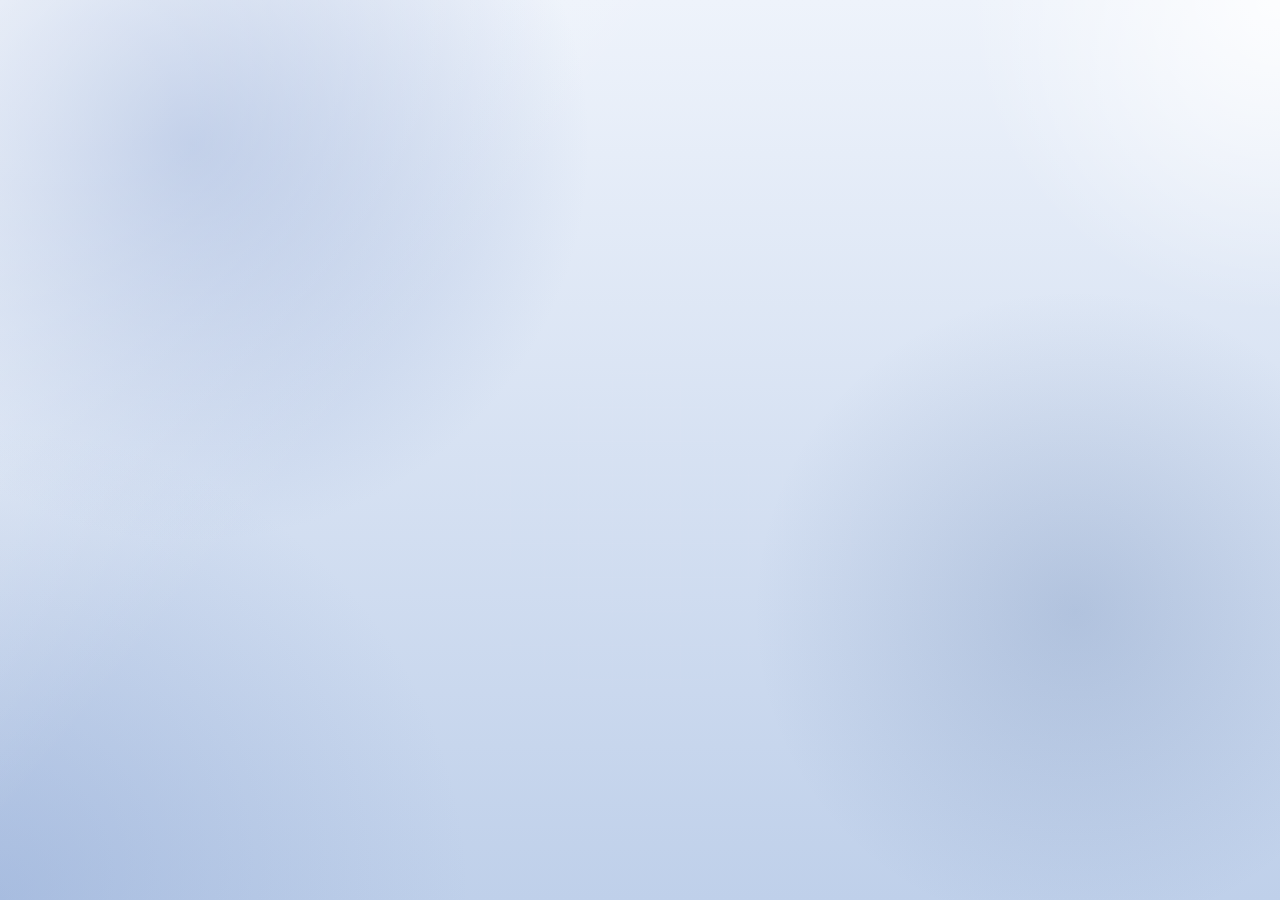
==== index.html @ a8de933b "Mirror RSVPs to Google Sheets" ====
<!DOCTYPE html>
<html lang="ar" dir="rtl">
<head>
  <meta charset="UTF-8">
  <meta name="viewport" content="width=device-width, initial-scale=1, viewport-fit=cover">
  <meta name="theme-color" content="#41639b">
  <meta name="description" content="أمسية جيران اليرموك مع تأكيد حضور بسيط.">
  <meta http-equiv="Cache-Control" content="no-cache, no-store, must-revalidate">
  <meta http-equiv="Pragma" content="no-cache">
  <meta http-equiv="Expires" content="0">
  <title>أمسية جيران اليرموك</title>
  <link rel="manifest" href="./manifest.webmanifest">
  <link rel="icon" type="image/png" sizes="192x192" href="./assets/icon-192.png">
  <link rel="apple-touch-icon" sizes="180x180" href="./assets/icon-180.png">
  <link rel="stylesheet" href="./styles.css?v=22">
</head>
<body>
  <main id="app"></main>
  <script type="module" src="./app.js?v=22"></script>
</body>
</html>
---- styles.css ----
:root {
  --bg-top: #eef3fb;
  --bg-bottom: #bfd0ea;
  --bg-accent: #6d86b3;
  --bg-deep: #3d5f97;
  --panel: rgba(252, 253, 255, 0.82);
  --panel-edge: rgba(255, 255, 255, 0.88);
  --border: rgba(70, 102, 154, 0.16);
  --text: #294066;
  --text-soft: rgba(41, 64, 102, 0.72);
  --accept: #6b86ba;
  --accept-deep: #41639b;
  --decline: rgba(255, 255, 255, 0.72);
  --shadow: 0 34px 120px rgba(49, 76, 118, 0.18);
  --font-display: "IBM Plex Sans Arabic", "Noto Kufi Arabic", "Segoe UI", sans-serif;
  --font-body: "IBM Plex Sans Arabic", "Noto Sans Arabic", "Segoe UI", sans-serif;
}

* {
  box-sizing: border-box;
}

html,
body {
  margin: 0;
  min-height: 100%;
}

body {
  font-family: var(--font-body);
  color: var(--text);
  background:
    linear-gradient(130deg, rgba(255, 255, 255, 0.4), transparent 34%),
    radial-gradient(circle at top right, rgba(255, 255, 255, 0.86), transparent 20%),
    radial-gradient(circle at 15% 16%, rgba(146, 170, 215, 0.62), transparent 30%),
    radial-gradient(circle at 84% 68%, rgba(61, 95, 151, 0.2), transparent 26%),
    radial-gradient(circle at bottom left, rgba(125, 153, 204, 0.36), transparent 30%),
    linear-gradient(180deg, var(--bg-top), var(--bg-bottom));
  overflow-x: hidden;
}

body::before {
  content: "";
  position: fixed;
  inset: 0;
  background:
    linear-gradient(0deg, rgba(255, 255, 255, 0.14) 1px, transparent 1px),
    linear-gradient(90deg, rgba(255, 255, 255, 0.14) 1px, transparent 1px);
  background-size: 34px 34px;
  mask-image: radial-gradient(circle at center, black, transparent 82%);
  opacity: 0.22;
  pointer-events: none;
}

#app {
  min-height: 100svh;
}

.page-shell {
  position: relative;
  min-height: 100svh;
  display: grid;
  place-items: center;
  padding: 24px;
  overflow: hidden;
}

.ambient {
  position: absolute;
  border-radius: 999px;
  filter: blur(8px);
  opacity: 0.7;
  pointer-events: none;
}

.ambient-a {
  width: 460px;
  height: 460px;
  top: 1%;
  right: -120px;
  background: radial-gradient(circle, rgba(191, 210, 239, 0.88), rgba(191, 210, 239, 0));
}

.ambient-b {
  width: 380px;
  height: 380px;
  bottom: 2%;
  left: -110px;
  background: radial-gradient(circle, rgba(115, 145, 196, 0.6), rgba(115, 145, 196, 0));
}

.ambient-c {
  width: 280px;
  height: 280px;
  top: 42%;
  left: 8%;
  background: radial-gradient(circle, rgba(255, 255, 255, 0.76), rgba(255, 255, 255, 0));
}

.page-shell::before {
  content: "";
  position: absolute;
  inset: 0;
  background:
    linear-gradient(140deg, rgba(255, 255, 255, 0.4), transparent 30%),
    radial-gradient(circle at 50% 50%, rgba(255, 255, 255, 0.12), transparent 44%);
  pointer-events: none;
}

.invite-panel {
  position: relative;
  z-index: 1;
  width: min(100%, 560px);
  padding: 46px 30px 32px;
  border-radius: 36px;
  background:
    linear-gradient(180deg, rgba(255, 255, 255, 0.96), rgba(248, 251, 255, 0.94));
  border: 0;
  box-shadow: var(--shadow);
  text-align: center;
  backdrop-filter: blur(20px);
  overflow: hidden;
}

.invite-panel::before {
  content: "";
  position: absolute;
  inset: 0;
  border-radius: inherit;
  padding: 18px;
  background:
    linear-gradient(145deg, rgba(56, 87, 138, 0.98), rgba(128, 156, 206, 0.92) 48%, rgba(61, 95, 151, 0.98));
  -webkit-mask:
    linear-gradient(#000 0 0) content-box,
    linear-gradient(#000 0 0);
  -webkit-mask-composite: xor;
  mask-composite: exclude;
  opacity: 0.92;
  pointer-events: none;
}

.invite-panel::after {
  content: "";
  position: absolute;
  inset: 18px;
  border-radius: 22px;
  border: 1px solid rgba(255, 255, 255, 0.76);
  box-shadow:
    inset 0 0 0 1px rgba(255, 255, 255, 0.26),
    inset 0 0 28px rgba(96, 126, 178, 0.08);
  pointer-events: none;
}

.panel-ornament {
  width: 78px;
  height: 7px;
  margin: 0 auto 18px;
  border-radius: 999px;
  background: linear-gradient(90deg, transparent, #96aed6, var(--bg-deep), transparent);
}

.eyebrow {
  margin: 0 0 12px;
  font-size: 0.76rem;
  letter-spacing: 0.16em;
  color: #728ab2;
}

h1 {
  margin: 0;
  font-family: var(--font-display);
  font-size: clamp(2.2rem, 8vw, 3.7rem);
  line-height: 1.08;
}

.note,
.event-label,
.field span,
.status {
  color: var(--text-soft);
}

.note {
  margin: 16px 0 28px;
  line-height: 1.85;
}

.location-card {
  display: block;
  margin: 0 0 22px;
  overflow: hidden;
  border-radius: 24px;
  text-decoration: none;
  color: inherit;
  background: rgba(255, 255, 255, 0.58);
  border: 1px solid rgba(70, 102, 154, 0.14);
  box-shadow: 0 18px 40px rgba(49, 76, 118, 0.1);
  transition: transform 180ms ease, box-shadow 180ms ease;
}

.location-card-minimal {
  margin: 0;
  background: transparent;
  border: 0;
  box-shadow: none;
}

.location-card-minimal:hover {
  transform: none;
  box-shadow: none;
}

.location-card:hover {
  transform: translateY(-2px);
  box-shadow: 0 24px 48px rgba(49, 76, 118, 0.14);
}

.location-card.disabled {
  pointer-events: none;
  opacity: 0.75;
}

.location-preview {
  position: relative;
  height: 170px;
  background-color: #d8ccb7;
  background-position: center;
  background-repeat: no-repeat;
  background-size: cover;
}

.location-copy {
  display: grid;
  gap: 6px;
  padding: 16px 18px 18px;
  text-align: right;
}

.location-kicker {
  font-size: 0.82rem;
  color: #728ab2;
}

.location-copy strong {
  font-size: 1.02rem;
}

.location-copy span:last-child {
  color: var(--text-soft);
}

.location-hint-top {
  margin: 0 0 12px;
  color: var(--text-soft);
  line-height: 1.8;
}

.result-state {
  display: grid;
  gap: 16px;
  text-align: center;
}

.result-state-accepted {
  gap: 18px;
}

.result-state-declined {
  min-height: 180px;
  place-content: center;
}

.result-message {
  margin: 0;
  font-size: 1.2rem;
  line-height: 1.9;
}

.accepted-message {
  color: #42639a;
}

.declined-message {
  color: #5976a8;
}

.field {
  display: grid;
  gap: 10px;
  text-align: right;
}

input {
  width: 100%;
  padding: 17px 18px;
  border-radius: 20px;
  border: 1px solid rgba(96, 123, 168, 0.16);
  background: rgba(255, 255, 255, 0.82);
  color: var(--text);
  font: inherit;
  outline: none;
  transition: border-color 160ms ease, box-shadow 160ms ease, background 160ms ease;
}

input:focus {
  border-color: rgba(83, 112, 164, 0.42);
  box-shadow: 0 0 0 4px rgba(125, 153, 204, 0.18);
  background: rgba(255, 255, 255, 0.96);
}

input::placeholder {
  color: rgba(72, 95, 136, 0.42);
}

.actions {
  display: grid;
  grid-template-columns: repeat(2, minmax(0, 1fr));
  gap: 14px;
  margin-top: 20px;
}

.button {
  min-height: 58px;
  border-radius: 999px;
  border: 1px solid rgba(96, 123, 168, 0.16);
  font: inherit;
  cursor: pointer;
  font-weight: 700;
  color: var(--text);
  background: var(--decline);
  transition: transform 160ms ease, opacity 160ms ease, box-shadow 160ms ease, background 160ms ease;
}

.button:hover {
  transform: translateY(-1px);
}

.button:disabled,
input:disabled {
  opacity: 0.7;
  cursor: not-allowed;
}

.button.is-selected {
  color: #ffffff;
  background: linear-gradient(135deg, var(--accept), var(--accept-deep));
  box-shadow: 0 14px 28px rgba(74, 101, 152, 0.3);
  border-color: transparent;
}

.status {
  min-height: 28px;
  margin: 20px 0 0;
  font-size: 0.95rem;
}

.status.success {
  color: #42639a;
}

.status.error {
  color: #b42318;
}

.status.pending {
  color: #5976a8;
}

.confirm-overlay {
  position: fixed;
  inset: 0;
  background: rgba(28, 43, 73, 0.26);
  backdrop-filter: blur(10px);
  z-index: 15;
}

.confirm-dialog {
  position: fixed;
  inset: 50% auto auto 50%;
  width: min(calc(100% - 32px), 420px);
  padding: 28px 24px 22px;
  border-radius: 28px;
  background: rgba(250, 252, 255, 0.94);
  border: 1px solid rgba(81, 111, 162, 0.16);
  box-shadow: 0 24px 80px rgba(34, 55, 91, 0.24);
  transform: translate(-50%, -50%);
  z-index: 16;
  text-align: center;
}

.confirm-dialog-minimal {
  width: min(calc(100% - 32px), 320px);
  padding: 20px;
}

.confirm-kicker {
  margin: 0 0 10px;
  font-size: 0.75rem;
  letter-spacing: 0.16em;
  color: #728ab2;
}

.confirm-dialog h2 {
  margin: 0 0 10px;
  font-size: 1.55rem;
}

.confirm-dialog p {
  margin: 0;
  line-height: 1.85;
  color: var(--text-soft);
}

.confirm-actions {
  display: grid;
  gap: 12px;
  margin-top: 0;
}

.confirm-button {
  min-height: 54px;
}

.submit-frame {
  display: none;
}

.confetti-layer {
  position: fixed;
  inset: 0;
  pointer-events: none;
  overflow: hidden;
  z-index: 20;
}

.confetti-piece {
  position: fixed;
  border-radius: 2px;
  opacity: 0.96;
  animation: confetti-burst 1400ms cubic-bezier(0.18, 0.82, 0.24, 1) forwards;
  transform: translate(-50%, -50%);
  box-shadow: 0 2px 8px rgba(95, 44, 29, 0.12);
}

.confetti-burst {
  position: fixed;
  width: 22px;
  height: 22px;
  border-radius: 999px;
  border: 3px solid rgba(255, 255, 255, 0.92);
  box-shadow: 0 0 0 10px rgba(125, 153, 204, 0.2);
  transform: translate(-50%, -50%);
  animation: confetti-ring 700ms ease-out forwards;
}

.decline-spark {
  position: fixed;
  width: 18px;
  height: 2px;
  border-radius: 999px;
  background: linear-gradient(90deg, rgba(73, 102, 156, 0.9), rgba(255, 255, 255, 0.2));
  transform: translate(-50%, -50%);
  animation: decline-burst 850ms ease-out forwards;
}

.decline-ripple {
  position: fixed;
  width: 26px;
  height: 26px;
  border-radius: 999px;
  border: 2px solid rgba(73, 102, 156, 0.55);
  transform: translate(-50%, -50%);
  animation: decline-ring 700ms ease-out forwards;
}

@keyframes confetti-burst {
  0% {
    opacity: 1;
    transform: translate(-50%, -50%) translate(0, 0) rotate(0deg) scale(1);
  }

  100% {
    opacity: 0;
    transform: translate(-50%, -50%) translate(var(--dx), var(--dy)) rotate(var(--rot)) scale(0.65);
  }
}

@keyframes confetti-ring {
  0% {
    opacity: 0.95;
    transform: translate(-50%, -50%) scale(0.4);
  }

  100% {
    opacity: 0;
    transform: translate(-50%, -50%) scale(3.4);
  }
}

@keyframes decline-burst {
  0% {
    opacity: 0.85;
    transform: translate(-50%, -50%) translate(0, 0) rotate(0deg) scale(1);
  }

  100% {
    opacity: 0;
    transform: translate(-50%, -50%) translate(var(--dx), var(--dy)) rotate(var(--rot)) scale(0.7);
  }
}

@keyframes decline-ring {
  0% {
    opacity: 0.75;
    transform: translate(-50%, -50%) scale(0.55);
  }

  100% {
    opacity: 0;
    transform: translate(-50%, -50%) scale(2.4);
  }
}

@media (max-width: 560px) {
  .invite-panel {
    padding: 38px 22px 26px;
    border-radius: 26px;
  }

  .invite-panel::before {
    padding: 14px;
    background:
      linear-gradient(145deg, rgba(56, 87, 138, 0.98), rgba(128, 156, 206, 0.92) 48%, rgba(61, 95, 151, 0.98));
  }

  .invite-panel::after {
    inset: 14px;
    border-radius: 16px;
  }

  .actions {
    grid-template-columns: 1fr;
  }

}
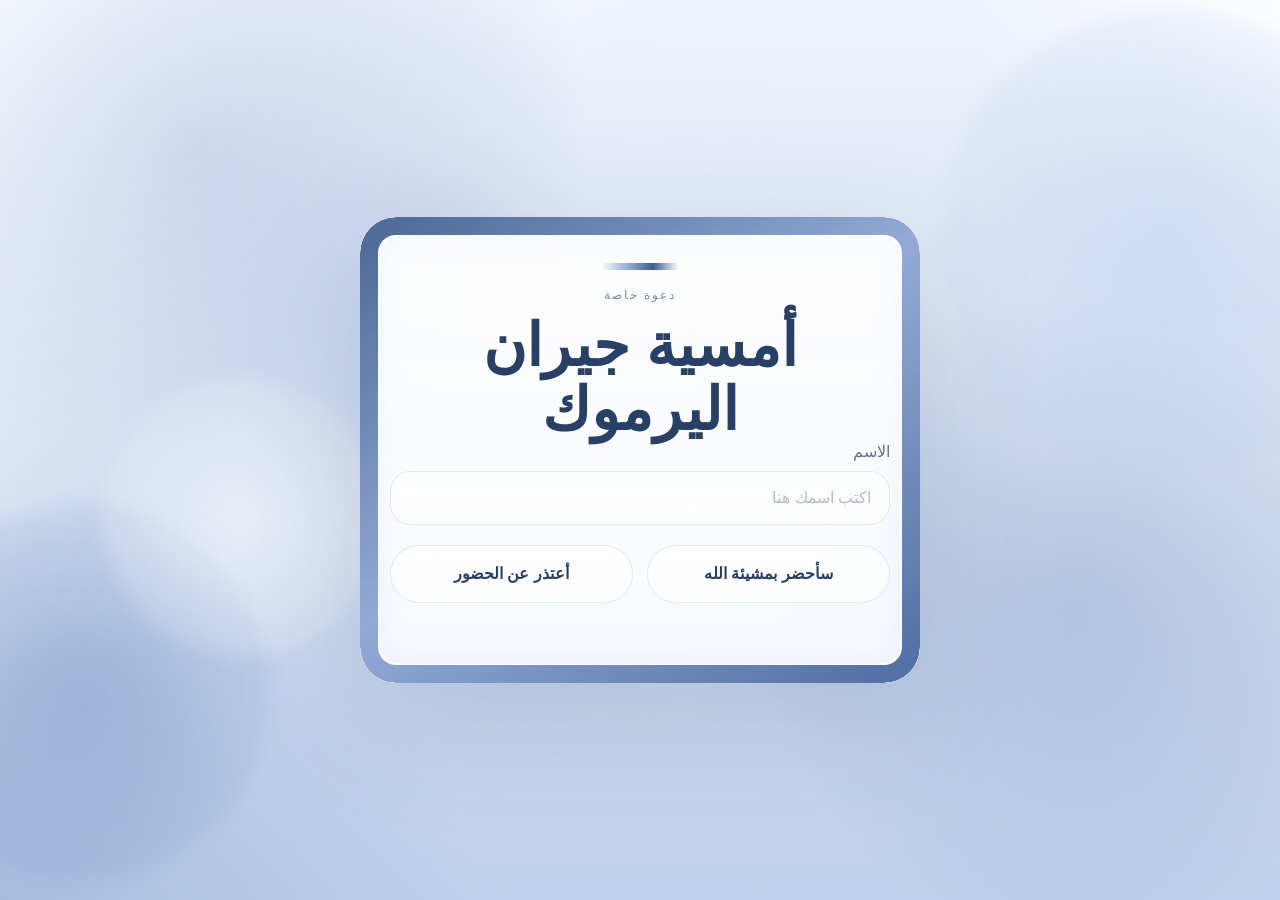
==== commit 55796d49: "Make public page resilient to Supabase load" ====
--- a/index.html
+++ b/index.html
@@ -12,10 +12,10 @@
   <link rel="manifest" href="./manifest.webmanifest">
   <link rel="icon" type="image/png" sizes="192x192" href="./assets/icon-192.png">
   <link rel="apple-touch-icon" sizes="180x180" href="./assets/icon-180.png">
-  <link rel="stylesheet" href="./styles.css?v=22">
+  <link rel="stylesheet" href="./styles.css?v=25">
 </head>
 <body>
   <main id="app"></main>
-  <script type="module" src="./app.js?v=22"></script>
+  <script type="module" src="./app.js?v=25"></script>
 </body>
 </html>
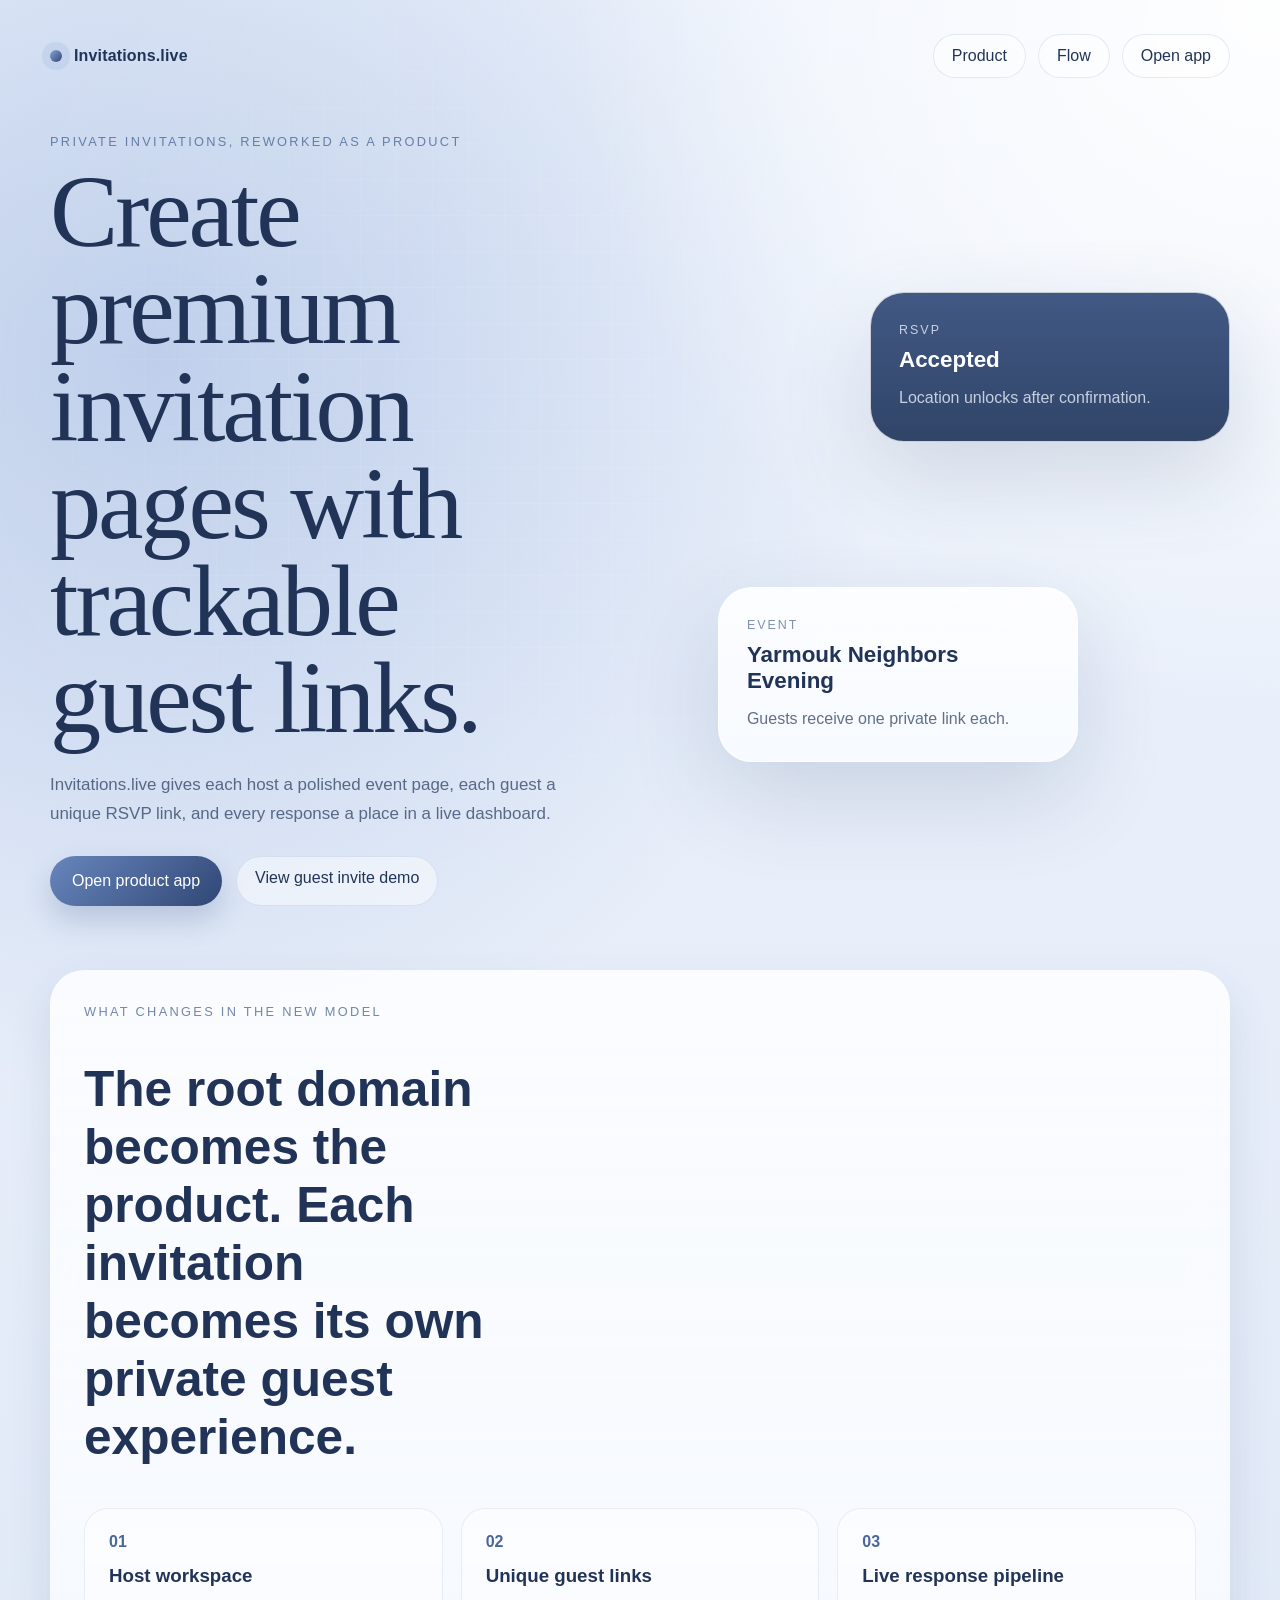
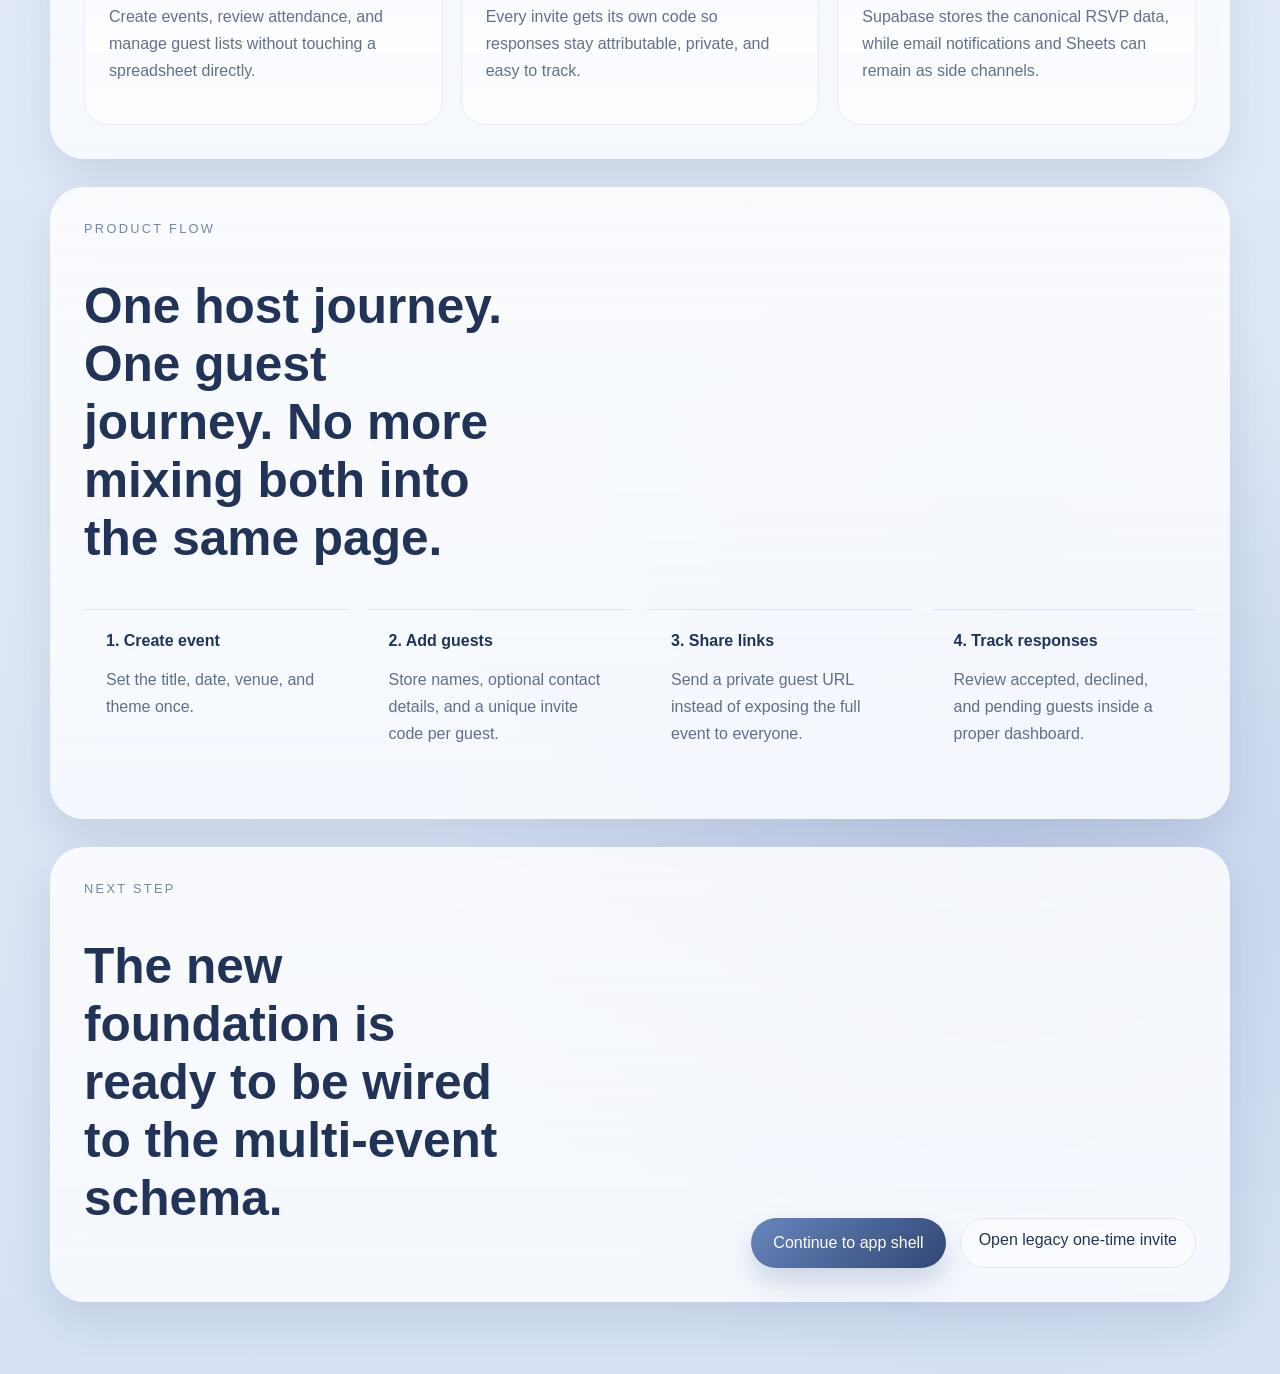
==== commit b498e5d6: "Rework site into product shell" ====
--- a/index.html
+++ b/index.html
@@ -1,21 +1,117 @@
 <!DOCTYPE html>
-<html lang="ar" dir="rtl">
+<html lang="en">
 <head>
   <meta charset="UTF-8">
   <meta name="viewport" content="width=device-width, initial-scale=1, viewport-fit=cover">
-  <meta name="theme-color" content="#41639b">
-  <meta name="description" content="أمسية جيران اليرموك مع تأكيد حضور بسيط.">
-  <meta http-equiv="Cache-Control" content="no-cache, no-store, must-revalidate">
-  <meta http-equiv="Pragma" content="no-cache">
-  <meta http-equiv="Expires" content="0">
-  <title>أمسية جيران اليرموك</title>
+  <meta name="theme-color" content="#304775">
+  <meta name="description" content="Invitations.live helps hosts create elegant invitation pages, send private guest links, and track RSVPs in one place.">
+  <title>Invitations.live</title>
   <link rel="manifest" href="./manifest.webmanifest">
   <link rel="icon" type="image/png" sizes="192x192" href="./assets/icon-192.png">
   <link rel="apple-touch-icon" sizes="180x180" href="./assets/icon-180.png">
-  <link rel="stylesheet" href="./styles.css?v=25">
+  <link rel="stylesheet" href="./site.css?v=1">
 </head>
-<body>
-  <main id="app"></main>
-  <script type="module" src="./app.js?v=25"></script>
+<body data-page="home">
+  <main class="marketing-shell">
+    <header class="site-header">
+      <a class="brand-mark" href="./">
+        <span class="brand-dot"></span>
+        <span>Invitations.live</span>
+      </a>
+      <nav class="site-nav">
+        <a href="#product">Product</a>
+        <a href="#flow">Flow</a>
+        <a href="./app/">Open app</a>
+      </nav>
+    </header>
+
+    <section class="hero">
+      <div class="hero-copy reveal-up">
+        <p class="hero-kicker">Private invitations, reworked as a product</p>
+        <h1>Create premium invitation pages with trackable guest links.</h1>
+        <p class="hero-body">
+          Invitations.live gives each host a polished event page, each guest a unique RSVP link, and every response a place in a live dashboard.
+        </p>
+        <div class="hero-actions">
+          <a class="primary-link" href="./app/">Open product app</a>
+          <a class="secondary-link" href="./i/?code=demo-yarmouk">View guest invite demo</a>
+        </div>
+      </div>
+
+      <div class="hero-visual reveal-up delay-1" aria-hidden="true">
+        <div class="visual-panel visual-panel-main">
+          <p>EVENT</p>
+          <strong>Yarmouk Neighbors Evening</strong>
+          <span>Guests receive one private link each.</span>
+        </div>
+        <div class="visual-panel visual-panel-side">
+          <p>RSVP</p>
+          <strong>Accepted</strong>
+          <span>Location unlocks after confirmation.</span>
+        </div>
+      </div>
+    </section>
+
+    <section id="product" class="feature-band">
+      <div class="feature-intro reveal-up">
+        <p class="section-kicker">What changes in the new model</p>
+        <h2>The root domain becomes the product. Each invitation becomes its own private guest experience.</h2>
+      </div>
+      <div class="feature-grid">
+        <article class="feature-item reveal-up">
+          <span>01</span>
+          <h3>Host workspace</h3>
+          <p>Create events, review attendance, and manage guest lists without touching a spreadsheet directly.</p>
+        </article>
+        <article class="feature-item reveal-up delay-1">
+          <span>02</span>
+          <h3>Unique guest links</h3>
+          <p>Every invite gets its own code so responses stay attributable, private, and easy to track.</p>
+        </article>
+        <article class="feature-item reveal-up delay-2">
+          <span>03</span>
+          <h3>Live response pipeline</h3>
+          <p>Supabase stores the canonical RSVP data, while email notifications and Sheets can remain as side channels.</p>
+        </article>
+      </div>
+    </section>
+
+    <section id="flow" class="timeline">
+      <div class="timeline-copy reveal-up">
+        <p class="section-kicker">Product flow</p>
+        <h2>One host journey. One guest journey. No more mixing both into the same page.</h2>
+      </div>
+      <div class="timeline-list">
+        <article class="timeline-step reveal-up">
+          <strong>1. Create event</strong>
+          <p>Set the title, date, venue, and theme once.</p>
+        </article>
+        <article class="timeline-step reveal-up delay-1">
+          <strong>2. Add guests</strong>
+          <p>Store names, optional contact details, and a unique invite code per guest.</p>
+        </article>
+        <article class="timeline-step reveal-up delay-2">
+          <strong>3. Share links</strong>
+          <p>Send a private guest URL instead of exposing the full event to everyone.</p>
+        </article>
+        <article class="timeline-step reveal-up delay-3">
+          <strong>4. Track responses</strong>
+          <p>Review accepted, declined, and pending guests inside a proper dashboard.</p>
+        </article>
+      </div>
+    </section>
+
+    <section class="final-cta reveal-up">
+      <div>
+        <p class="section-kicker">Next step</p>
+        <h2>The new foundation is ready to be wired to the multi-event schema.</h2>
+      </div>
+      <div class="cta-actions">
+        <a class="primary-link" href="./app/">Continue to app shell</a>
+        <a class="secondary-link" href="./legacy/">Open legacy one-time invite</a>
+      </div>
+    </section>
+  </main>
+  <script type="module" src="./site.js?v=1"></script>
 </body>
 </html>
--- a/site.css
+++ b/site.css
@@ -0,0 +1,737 @@
+:root {
+  --ink-strong: #213458;
+  --ink-soft: rgba(33, 52, 88, 0.7);
+  --line-soft: rgba(63, 94, 152, 0.12);
+  --surface: rgba(255, 255, 255, 0.82);
+  --surface-strong: rgba(248, 251, 255, 0.96);
+  --blue-1: #eff4fc;
+  --blue-2: #d6e1f4;
+  --blue-3: #8ea6d2;
+  --blue-4: #4a669d;
+  --blue-5: #2f4878;
+  --red-soft: #efd8d8;
+  --shadow-lg: 0 34px 90px rgba(39, 63, 103, 0.16);
+  --shadow-md: 0 18px 42px rgba(39, 63, 103, 0.12);
+  --radius-xl: 34px;
+  --radius-lg: 24px;
+  --radius-md: 18px;
+  --max-width: 1180px;
+  --display-font: "Iowan Old Style", "Palatino Linotype", "Book Antiqua", Georgia, serif;
+  --body-font: "SF Pro Display", "Segoe UI", Arial, sans-serif;
+}
+
+* {
+  box-sizing: border-box;
+}
+
+html,
+body {
+  margin: 0;
+  min-height: 100%;
+}
+
+body {
+  font-family: var(--body-font);
+  color: var(--ink-strong);
+  background:
+    radial-gradient(circle at top right, rgba(255, 255, 255, 0.95), transparent 22%),
+    radial-gradient(circle at 12% 12%, rgba(150, 176, 221, 0.56), transparent 26%),
+    radial-gradient(circle at 78% 82%, rgba(101, 131, 189, 0.22), transparent 22%),
+    linear-gradient(180deg, var(--blue-1), var(--blue-2));
+}
+
+body::before {
+  content: "";
+  position: fixed;
+  inset: 0;
+  background:
+    linear-gradient(110deg, rgba(255, 255, 255, 0.26), transparent 34%),
+    linear-gradient(0deg, rgba(255, 255, 255, 0.08) 1px, transparent 1px),
+    linear-gradient(90deg, rgba(255, 255, 255, 0.08) 1px, transparent 1px);
+  background-size: auto, 36px 36px, 36px 36px;
+  mask-image: radial-gradient(circle at center, black 32%, transparent 92%);
+  pointer-events: none;
+}
+
+a {
+  color: inherit;
+  text-decoration: none;
+}
+
+button,
+input,
+textarea {
+  font: inherit;
+}
+
+.marketing-shell,
+.app-shell,
+.invite-shell {
+  position: relative;
+  z-index: 1;
+  width: min(calc(100% - 32px), var(--max-width));
+  margin: 0 auto;
+}
+
+.marketing-shell {
+  padding: 24px 0 48px;
+}
+
+.site-header {
+  display: flex;
+  align-items: center;
+  justify-content: space-between;
+  gap: 18px;
+  padding: 10px 0 28px;
+}
+
+.brand-mark {
+  display: inline-flex;
+  align-items: center;
+  gap: 12px;
+  font-weight: 700;
+  letter-spacing: 0.01em;
+}
+
+.brand-dot {
+  width: 12px;
+  height: 12px;
+  border-radius: 999px;
+  background: linear-gradient(135deg, #86a4d8, #304775);
+  box-shadow: 0 0 0 8px rgba(134, 164, 216, 0.18);
+}
+
+.site-nav,
+.app-top-actions,
+.workspace-actions,
+.invite-actions,
+.login-actions {
+  display: inline-flex;
+  align-items: center;
+  gap: 12px;
+  flex-wrap: wrap;
+}
+
+.site-nav a,
+.ghost-link,
+.ghost-button,
+.secondary-link,
+.inline-link {
+  color: var(--ink-strong);
+  border: 1px solid var(--line-soft);
+  background: rgba(255, 255, 255, 0.46);
+  border-radius: 999px;
+  padding: 12px 18px;
+  transition: transform 180ms ease, background 180ms ease, border-color 180ms ease;
+}
+
+.site-nav a:hover,
+.ghost-link:hover,
+.ghost-button:hover,
+.secondary-link:hover,
+.inline-link:hover,
+.primary-link:hover,
+.primary-button:hover,
+.invite-submit:hover,
+.response-button:hover {
+  transform: translateY(-1px);
+}
+
+.hero {
+  min-height: calc(100svh - 126px);
+  display: grid;
+  grid-template-columns: minmax(0, 1.1fr) minmax(340px, 0.9fr);
+  gap: 42px;
+  align-items: center;
+  padding: 28px 0 36px;
+}
+
+.hero-kicker,
+.section-kicker,
+.panel-label,
+.workspace-label,
+.invite-label {
+  margin: 0 0 14px;
+  font-size: 0.8rem;
+  letter-spacing: 0.18em;
+  text-transform: uppercase;
+  color: rgba(62, 90, 138, 0.72);
+}
+
+.hero h1,
+.section-heading,
+.workspace-heading,
+.invite-title,
+.auth-title {
+  margin: 0;
+  font-family: var(--display-font);
+  font-weight: 400;
+  line-height: 0.95;
+  letter-spacing: -0.03em;
+}
+
+.hero h1 {
+  max-width: 10ch;
+  font-size: clamp(3.6rem, 8vw, 7.4rem);
+}
+
+.hero-body,
+.feature-item p,
+.timeline-step p,
+.workspace-subtitle,
+.muted-copy,
+.metric-label,
+.event-meta,
+.invite-copy,
+.auth-copy,
+.empty-copy,
+.status-copy {
+  color: var(--ink-soft);
+  line-height: 1.7;
+}
+
+.hero-body {
+  max-width: 34rem;
+  margin: 24px 0 0;
+  font-size: 1.06rem;
+}
+
+.hero-actions,
+.cta-actions {
+  display: flex;
+  gap: 14px;
+  flex-wrap: wrap;
+  margin-top: 28px;
+}
+
+.primary-link,
+.primary-button,
+.invite-submit,
+.response-button.is-active {
+  display: inline-flex;
+  align-items: center;
+  justify-content: center;
+  min-height: 50px;
+  padding: 0 22px;
+  border-radius: 999px;
+  border: 0;
+  color: #ffffff;
+  background: linear-gradient(135deg, #6886bd, #304775);
+  box-shadow: 0 14px 28px rgba(55, 84, 133, 0.22);
+}
+
+.hero-visual {
+  position: relative;
+  min-height: 540px;
+  display: grid;
+  place-items: center;
+}
+
+.visual-panel {
+  position: absolute;
+  width: min(100%, 360px);
+  padding: 30px 28px;
+  border-radius: var(--radius-xl);
+  background: linear-gradient(180deg, rgba(255, 255, 255, 0.86), rgba(248, 251, 255, 0.92));
+  border: 1px solid rgba(255, 255, 255, 0.72);
+  box-shadow: var(--shadow-lg);
+  backdrop-filter: blur(20px);
+}
+
+.visual-panel p,
+.metric-label,
+.table-head span,
+.invite-meta-label {
+  margin: 0 0 10px;
+  font-size: 0.78rem;
+  letter-spacing: 0.16em;
+  text-transform: uppercase;
+  color: rgba(62, 90, 138, 0.66);
+}
+
+.visual-panel strong,
+.metric-value,
+.event-title,
+.invite-meta-value {
+  display: block;
+  font-size: 1.4rem;
+  line-height: 1.15;
+}
+
+.visual-panel span {
+  display: block;
+  margin-top: 12px;
+  color: var(--ink-soft);
+  line-height: 1.6;
+}
+
+.visual-panel-main {
+  inset: auto auto 28px 0;
+}
+
+.visual-panel-side {
+  inset: 42px 0 auto auto;
+  background: linear-gradient(180deg, rgba(53, 78, 124, 0.94), rgba(40, 61, 98, 0.96));
+  color: #ffffff;
+}
+
+.visual-panel-side p,
+.visual-panel-side span {
+  color: rgba(235, 241, 255, 0.8);
+}
+
+.feature-band,
+.timeline,
+.final-cta,
+.app-frame,
+.invite-frame,
+.auth-card,
+.workspace-card,
+.event-card,
+.demo-list,
+.invite-card {
+  border-radius: var(--radius-xl);
+  background: linear-gradient(180deg, rgba(255, 255, 255, 0.82), rgba(247, 250, 255, 0.92));
+  box-shadow: var(--shadow-md);
+  backdrop-filter: blur(18px);
+}
+
+.feature-band,
+.timeline,
+.final-cta {
+  padding: 34px;
+  margin-top: 28px;
+}
+
+.feature-intro h2,
+.timeline-copy h2,
+.final-cta h2,
+.workspace-heading,
+.invite-title,
+.auth-title {
+  max-width: 16ch;
+  font-size: clamp(2rem, 4vw, 3.1rem);
+}
+
+.feature-grid,
+.timeline-list,
+.workspace-grid,
+.metrics-grid,
+.event-grid,
+.invite-meta-grid {
+  display: grid;
+  gap: 18px;
+}
+
+.feature-grid {
+  grid-template-columns: repeat(3, minmax(0, 1fr));
+  margin-top: 28px;
+}
+
+.feature-item {
+  min-height: 200px;
+  padding: 24px;
+  border-radius: var(--radius-lg);
+  background: rgba(255, 255, 255, 0.52);
+  border: 1px solid rgba(75, 103, 153, 0.1);
+}
+
+.feature-item span {
+  display: inline-flex;
+  margin-bottom: 14px;
+  color: #4b669b;
+  font-weight: 700;
+}
+
+.feature-item h3,
+.timeline-step strong,
+.metric-value,
+.event-title,
+.invite-question {
+  margin: 0;
+}
+
+.timeline-list {
+  grid-template-columns: repeat(4, minmax(0, 1fr));
+  margin-top: 28px;
+}
+
+.timeline-step {
+  padding: 22px;
+  border-top: 1px solid rgba(76, 108, 162, 0.14);
+}
+
+.final-cta {
+  display: flex;
+  align-items: end;
+  justify-content: space-between;
+  gap: 18px;
+  margin-bottom: 24px;
+}
+
+.app-shell,
+.invite-shell {
+  padding: 24px 0 48px;
+}
+
+.app-frame,
+.invite-frame {
+  padding: 28px;
+}
+
+.app-topbar,
+.workspace-topbar,
+.invite-topbar {
+  display: flex;
+  align-items: center;
+  justify-content: space-between;
+  gap: 18px;
+  margin-bottom: 28px;
+}
+
+.app-frame {
+  display: grid;
+  gap: 24px;
+}
+
+.workspace-card,
+.auth-card,
+.invite-card {
+  padding: 28px;
+}
+
+.workspace-grid {
+  grid-template-columns: 1.2fr 0.8fr;
+}
+
+.metrics-grid {
+  grid-template-columns: repeat(3, minmax(0, 1fr));
+  margin-top: 28px;
+}
+
+.metric-card {
+  padding: 22px;
+  border-radius: var(--radius-lg);
+  background: rgba(255, 255, 255, 0.54);
+  border: 1px solid rgba(79, 112, 168, 0.1);
+}
+
+.metric-value {
+  font-size: clamp(2rem, 3vw, 3rem);
+  line-height: 1;
+}
+
+.event-grid {
+  grid-template-columns: repeat(2, minmax(0, 1fr));
+  margin-top: 22px;
+}
+
+.event-card {
+  padding: 24px;
+  border: 1px solid rgba(79, 112, 168, 0.12);
+}
+
+.event-card.is-active {
+  background: linear-gradient(180deg, rgba(50, 74, 117, 0.94), rgba(40, 61, 98, 0.96));
+  color: #ffffff;
+}
+
+.event-card.is-active .event-meta,
+.event-card.is-active .inline-link {
+  color: rgba(234, 241, 255, 0.82);
+}
+
+.event-card.is-active .inline-link {
+  border-color: rgba(255, 255, 255, 0.18);
+  background: rgba(255, 255, 255, 0.06);
+}
+
+.event-meta {
+  margin: 10px 0 22px;
+}
+
+.list-shell {
+  display: grid;
+  gap: 14px;
+  margin-top: 22px;
+}
+
+.list-row,
+.table-row {
+  display: grid;
+  grid-template-columns: 1.1fr 0.7fr 0.7fr;
+  gap: 16px;
+  align-items: center;
+  padding: 18px 0;
+  border-top: 1px solid rgba(84, 112, 160, 0.12);
+}
+
+.table-head {
+  display: grid;
+  grid-template-columns: 1.1fr 0.7fr 0.7fr;
+  gap: 16px;
+}
+
+.response-pill {
+  display: inline-flex;
+  align-items: center;
+  justify-content: center;
+  min-height: 38px;
+  padding: 0 14px;
+  border-radius: 999px;
+  border: 1px solid rgba(72, 100, 151, 0.12);
+  background: rgba(255, 255, 255, 0.6);
+}
+
+.response-pill.declined {
+  color: #9b5d5d;
+  background: rgba(232, 198, 198, 0.42);
+}
+
+.demo-list {
+  padding: 24px;
+}
+
+.auth-card {
+  min-height: 100%;
+}
+
+.field-stack,
+.invite-form {
+  display: grid;
+  gap: 16px;
+}
+
+.field {
+  display: grid;
+  gap: 8px;
+}
+
+.field span {
+  color: var(--ink-soft);
+}
+
+.field input,
+.field textarea {
+  width: 100%;
+  border: 1px solid rgba(79, 112, 168, 0.14);
+  border-radius: 20px;
+  background: rgba(255, 255, 255, 0.84);
+  padding: 15px 16px;
+  outline: none;
+  transition: border-color 160ms ease, box-shadow 160ms ease;
+}
+
+.field input:focus,
+.field textarea:focus {
+  border-color: rgba(79, 112, 168, 0.4);
+  box-shadow: 0 0 0 4px rgba(117, 147, 197, 0.16);
+}
+
+.status-copy {
+  min-height: 24px;
+  margin: 18px 0 0;
+}
+
+.status-copy.error {
+  color: #a14f4f;
+}
+
+.status-copy.success {
+  color: #43629a;
+}
+
+.invite-shell {
+  direction: rtl;
+}
+
+.invite-frame {
+  max-width: 760px;
+}
+
+.invite-card {
+  max-width: 640px;
+  margin: 0 auto;
+  text-align: center;
+}
+
+.invite-label {
+  margin-bottom: 16px;
+}
+
+.invite-title {
+  max-width: none;
+}
+
+.invite-copy {
+  margin: 18px auto 0;
+  max-width: 32rem;
+}
+
+.invite-meta-grid {
+  grid-template-columns: repeat(3, minmax(0, 1fr));
+  gap: 14px;
+  margin: 28px 0;
+}
+
+.invite-meta-card {
+  padding: 18px;
+  border-radius: 22px;
+  background: rgba(255, 255, 255, 0.56);
+  border: 1px solid rgba(79, 112, 168, 0.1);
+}
+
+.invite-question {
+  margin: 20px 0 18px;
+  font-size: 1.28rem;
+}
+
+.invite-actions {
+  justify-content: center;
+}
+
+.response-button {
+  min-height: 54px;
+  min-width: 180px;
+  padding: 0 20px;
+  border-radius: 999px;
+  border: 1px solid rgba(79, 112, 168, 0.14);
+  background: rgba(255, 255, 255, 0.72);
+  color: var(--ink-strong);
+}
+
+.response-button.response-decline {
+  background: rgba(241, 224, 224, 0.72);
+  color: #7f4a4a;
+}
+
+.invite-confirmed {
+  display: grid;
+  gap: 16px;
+  margin-top: 24px;
+}
+
+.location-preview-card {
+  display: block;
+  overflow: hidden;
+  border-radius: 24px;
+  border: 1px solid rgba(79, 112, 168, 0.1);
+  box-shadow: var(--shadow-md);
+}
+
+.location-preview-image {
+  width: 100%;
+  height: 230px;
+  object-fit: cover;
+  display: block;
+}
+
+.result-copy {
+  margin: 0;
+  font-size: 1.1rem;
+  color: var(--ink-strong);
+}
+
+.empty-copy {
+  margin: 0;
+}
+
+.reveal-up {
+  opacity: 0;
+  transform: translateY(18px);
+  animation: reveal-up 720ms cubic-bezier(0.21, 0.9, 0.24, 1) forwards;
+}
+
+.delay-1 {
+  animation-delay: 120ms;
+}
+
+.delay-2 {
+  animation-delay: 220ms;
+}
+
+.delay-3 {
+  animation-delay: 320ms;
+}
+
+@keyframes reveal-up {
+  to {
+    opacity: 1;
+    transform: translateY(0);
+  }
+}
+
+@media (max-width: 980px) {
+  .hero,
+  .workspace-grid {
+    grid-template-columns: 1fr;
+  }
+
+  .hero {
+    min-height: auto;
+    padding-top: 20px;
+  }
+
+  .hero-visual {
+    min-height: 420px;
+  }
+
+  .feature-grid,
+  .timeline-list,
+  .metrics-grid,
+  .event-grid {
+    grid-template-columns: 1fr;
+  }
+
+  .final-cta,
+  .app-topbar,
+  .workspace-topbar,
+  .invite-topbar,
+  .site-header {
+    flex-direction: column;
+    align-items: flex-start;
+  }
+}
+
+@media (max-width: 640px) {
+  .marketing-shell,
+  .app-shell,
+  .invite-shell {
+    width: min(calc(100% - 20px), var(--max-width));
+  }
+
+  .feature-band,
+  .timeline,
+  .final-cta,
+  .app-frame,
+  .invite-frame,
+  .workspace-card,
+  .auth-card,
+  .invite-card {
+    padding: 22px;
+    border-radius: 26px;
+  }
+
+  .hero h1 {
+    font-size: clamp(3rem, 13vw, 4.8rem);
+  }
+
+  .visual-panel {
+    width: calc(100% - 8px);
+  }
+
+  .visual-panel-main {
+    inset: auto auto 18px 0;
+  }
+
+  .visual-panel-side {
+    inset: 10px 0 auto auto;
+  }
+
+  .list-row,
+  .table-row,
+  .table-head,
+  .invite-meta-grid {
+    grid-template-columns: 1fr;
+  }
+}
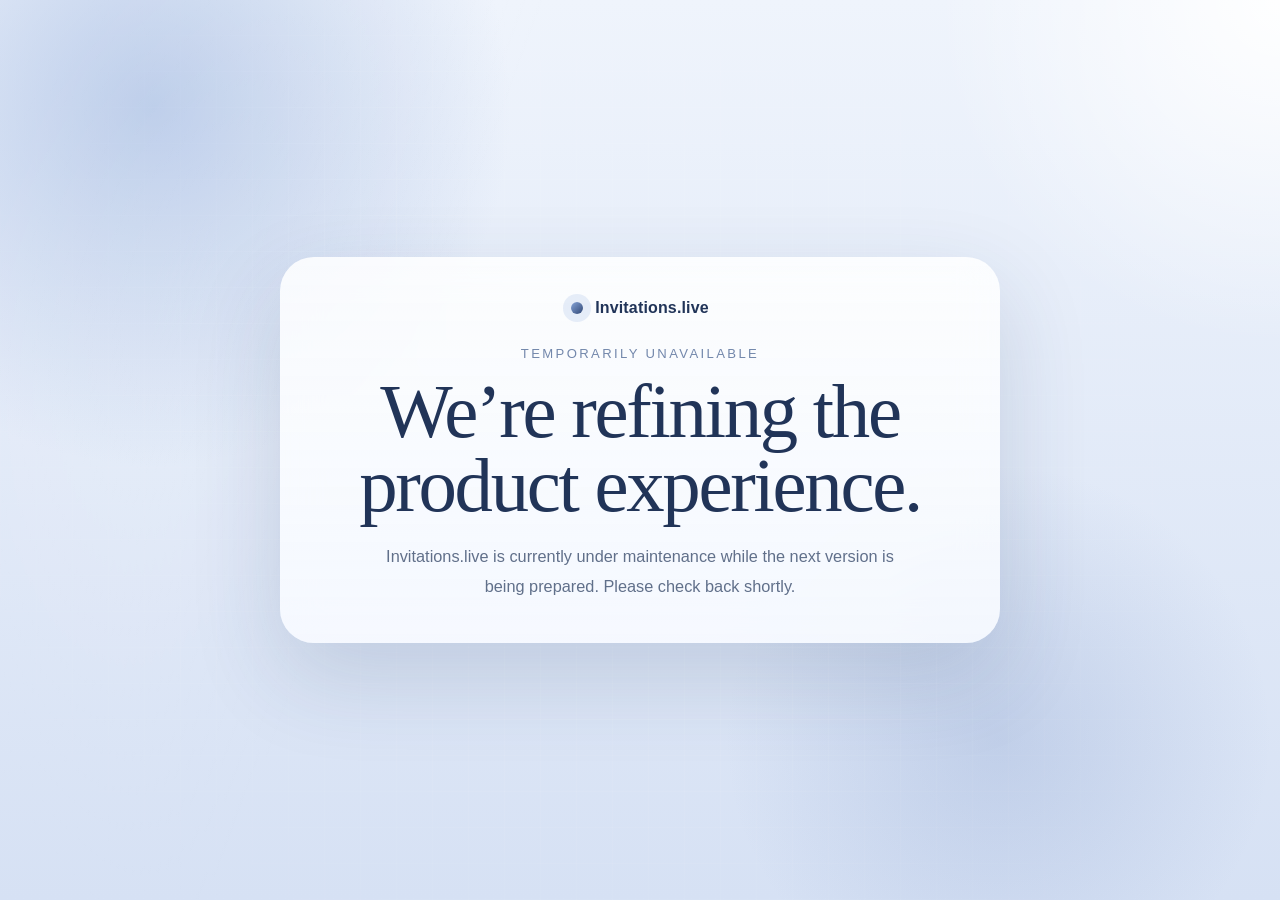
==== commit 16c7edd7: "Set homepage to maintenance page" ====
--- a/index.html
+++ b/index.html
@@ -4,114 +4,28 @@
   <meta charset="UTF-8">
   <meta name="viewport" content="width=device-width, initial-scale=1, viewport-fit=cover">
   <meta name="theme-color" content="#304775">
-  <meta name="description" content="Invitations.live helps hosts create elegant invitation pages, send private guest links, and track RSVPs in one place.">
-  <title>Invitations.live</title>
+  <meta name="description" content="Invitations.live is temporarily unavailable while product updates are in progress.">
+  <title>Invitations.live | Maintenance</title>
   <link rel="manifest" href="./manifest.webmanifest">
   <link rel="icon" type="image/png" sizes="192x192" href="./assets/icon-192.png">
   <link rel="apple-touch-icon" sizes="180x180" href="./assets/icon-180.png">
-  <link rel="stylesheet" href="./site.css?v=1">
+  <link rel="stylesheet" href="./site.css?v=2">
 </head>
-<body data-page="home">
-  <main class="marketing-shell">
-    <header class="site-header">
+<body data-page="maintenance">
+  <main class="maintenance-shell">
+    <section class="maintenance-panel reveal-up">
       <a class="brand-mark" href="./">
         <span class="brand-dot"></span>
         <span>Invitations.live</span>
       </a>
-      <nav class="site-nav">
-        <a href="#product">Product</a>
-        <a href="#flow">Flow</a>
-        <a href="./app/">Open app</a>
-      </nav>
-    </header>
-
-    <section class="hero">
-      <div class="hero-copy reveal-up">
-        <p class="hero-kicker">Private invitations, reworked as a product</p>
-        <h1>Create premium invitation pages with trackable guest links.</h1>
-        <p class="hero-body">
-          Invitations.live gives each host a polished event page, each guest a unique RSVP link, and every response a place in a live dashboard.
-        </p>
-        <div class="hero-actions">
-          <a class="primary-link" href="./app/">Open product app</a>
-          <a class="secondary-link" href="./i/?code=demo-yarmouk">View guest invite demo</a>
-        </div>
-      </div>
-
-      <div class="hero-visual reveal-up delay-1" aria-hidden="true">
-        <div class="visual-panel visual-panel-main">
-          <p>EVENT</p>
-          <strong>Yarmouk Neighbors Evening</strong>
-          <span>Guests receive one private link each.</span>
-        </div>
-        <div class="visual-panel visual-panel-side">
-          <p>RSVP</p>
-          <strong>Accepted</strong>
-          <span>Location unlocks after confirmation.</span>
-        </div>
-      </div>
-    </section>
-
-    <section id="product" class="feature-band">
-      <div class="feature-intro reveal-up">
-        <p class="section-kicker">What changes in the new model</p>
-        <h2>The root domain becomes the product. Each invitation becomes its own private guest experience.</h2>
-      </div>
-      <div class="feature-grid">
-        <article class="feature-item reveal-up">
-          <span>01</span>
-          <h3>Host workspace</h3>
-          <p>Create events, review attendance, and manage guest lists without touching a spreadsheet directly.</p>
-        </article>
-        <article class="feature-item reveal-up delay-1">
-          <span>02</span>
-          <h3>Unique guest links</h3>
-          <p>Every invite gets its own code so responses stay attributable, private, and easy to track.</p>
-        </article>
-        <article class="feature-item reveal-up delay-2">
-          <span>03</span>
-          <h3>Live response pipeline</h3>
-          <p>Supabase stores the canonical RSVP data, while email notifications and Sheets can remain as side channels.</p>
-        </article>
-      </div>
-    </section>
-
-    <section id="flow" class="timeline">
-      <div class="timeline-copy reveal-up">
-        <p class="section-kicker">Product flow</p>
-        <h2>One host journey. One guest journey. No more mixing both into the same page.</h2>
-      </div>
-      <div class="timeline-list">
-        <article class="timeline-step reveal-up">
-          <strong>1. Create event</strong>
-          <p>Set the title, date, venue, and theme once.</p>
-        </article>
-        <article class="timeline-step reveal-up delay-1">
-          <strong>2. Add guests</strong>
-          <p>Store names, optional contact details, and a unique invite code per guest.</p>
-        </article>
-        <article class="timeline-step reveal-up delay-2">
-          <strong>3. Share links</strong>
-          <p>Send a private guest URL instead of exposing the full event to everyone.</p>
-        </article>
-        <article class="timeline-step reveal-up delay-3">
-          <strong>4. Track responses</strong>
-          <p>Review accepted, declined, and pending guests inside a proper dashboard.</p>
-        </article>
-      </div>
-    </section>
-
-    <section class="final-cta reveal-up">
-      <div>
-        <p class="section-kicker">Next step</p>
-        <h2>The new foundation is ready to be wired to the multi-event schema.</h2>
-      </div>
-      <div class="cta-actions">
-        <a class="primary-link" href="./app/">Continue to app shell</a>
-        <a class="secondary-link" href="./legacy/">Open legacy one-time invite</a>
-      </div>
+      <p class="maintenance-kicker">Temporarily unavailable</p>
+      <h1 class="maintenance-title">We’re refining the product experience.</h1>
+      <p class="maintenance-copy">
+        Invitations.live is currently under maintenance while the next version is being prepared.
+        Please check back shortly.
+      </p>
     </section>
   </main>
-  <script type="module" src="./site.js?v=1"></script>
+  <script type="module" src="./site.js?v=2"></script>
 </body>
 </html>
--- a/site.css
+++ b/site.css
@@ -66,7 +66,8 @@
 
 .marketing-shell,
 .app-shell,
-.invite-shell {
+.invite-shell,
+.maintenance-shell {
   position: relative;
   z-index: 1;
   width: min(calc(100% - 32px), var(--max-width));
@@ -75,6 +76,47 @@
 
 .marketing-shell {
   padding: 24px 0 48px;
+}
+
+.maintenance-shell {
+  min-height: 100svh;
+  display: grid;
+  place-items: center;
+}
+
+.maintenance-panel {
+  width: min(100%, 720px);
+  padding: 42px;
+  border-radius: var(--radius-xl);
+  background: linear-gradient(180deg, rgba(255, 255, 255, 0.84), rgba(247, 250, 255, 0.92));
+  box-shadow: var(--shadow-lg);
+  backdrop-filter: blur(18px);
+  text-align: center;
+}
+
+.maintenance-kicker {
+  margin: 28px 0 14px;
+  font-size: 0.82rem;
+  letter-spacing: 0.18em;
+  text-transform: uppercase;
+  color: rgba(62, 90, 138, 0.72);
+}
+
+.maintenance-title {
+  margin: 0;
+  font-family: var(--display-font);
+  font-weight: 400;
+  font-size: clamp(2.4rem, 6vw, 4.8rem);
+  line-height: 0.96;
+  letter-spacing: -0.03em;
+}
+
+.maintenance-copy {
+  max-width: 34rem;
+  margin: 20px auto 0;
+  color: var(--ink-soft);
+  line-height: 1.8;
+  font-size: 1.02rem;
 }
 
 .site-header {
@@ -696,7 +738,8 @@
 @media (max-width: 640px) {
   .marketing-shell,
   .app-shell,
-  .invite-shell {
+  .invite-shell,
+  .maintenance-shell {
     width: min(calc(100% - 20px), var(--max-width));
   }
 
@@ -707,7 +750,8 @@
   .invite-frame,
   .workspace-card,
   .auth-card,
-  .invite-card {
+  .invite-card,
+  .maintenance-panel {
     padding: 22px;
     border-radius: 26px;
   }
